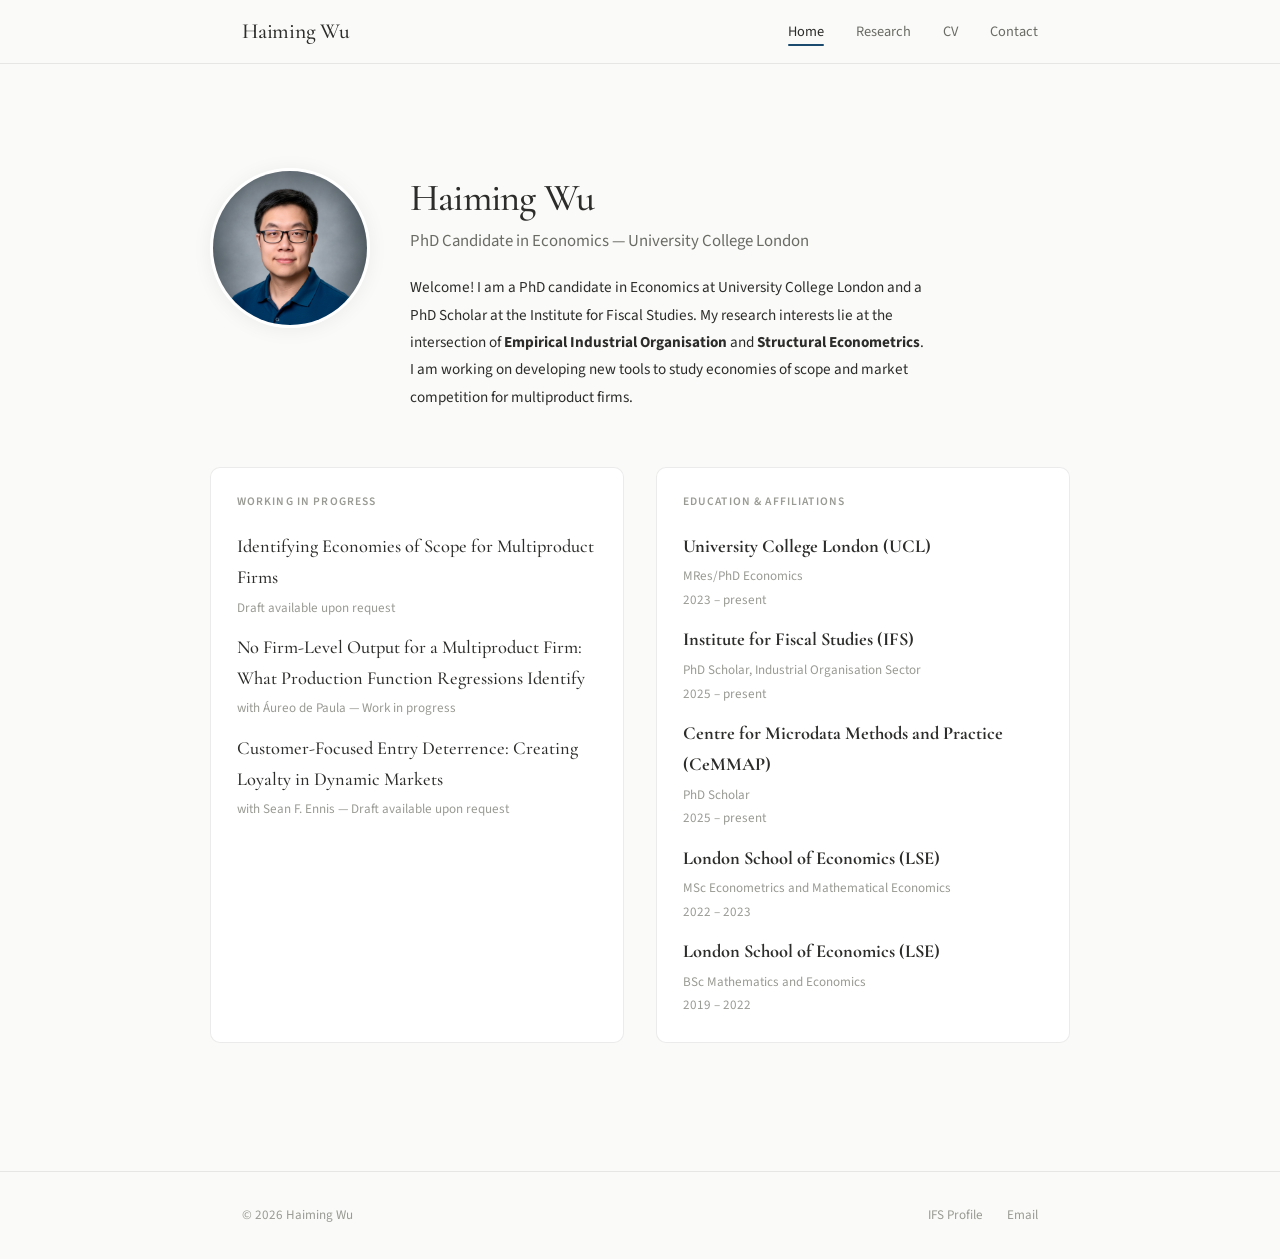
==== index.html @ d4541dce "Update title and author names in index.html" ====
<!DOCTYPE html>
<html lang="en">
<head>
  <meta charset="UTF-8">
  <meta name="viewport" content="width=device-width, initial-scale=1.0">
  <title>Haiming Wu — PhD Candidate in Economics</title>
  <link rel="icon" href="favicon.png" type="image/png">
  <link rel="stylesheet" href="style.css">
</head>
<body>

  <!-- NAVIGATION -->
  <nav class="nav">
    <div class="nav-inner">
      <a href="index.html" class="nav-name">Haiming Wu</a>
      <button class="nav-toggle" onclick="document.querySelector('.nav-links').classList.toggle('open')" aria-label="Menu">
        <span></span><span></span><span></span>
      </button>
      <ul class="nav-links">
        <li><a href="index.html" class="active">Home</a></li>
        <li><a href="research.html">Research</a></li>
        <li><a href="cv.html">CV</a></li>
        <li><a href="contact.html">Contact</a></li>
      </ul>
    </div>
  </nav>

  <main class="container page">

<!-- HERO SECTION -->
    <section class="hero animate-in">
      <img src="photo.jpg" alt="Haiming Wu" class="hero-photo">
      <div class="hero-content">
        <h1 class="hero-name">Haiming Wu</h1>
        <p class="hero-title">PhD Candidate in Economics — University College London</p>
        <p class="hero-bio">
          Welcome! I am a PhD candidate in Economics at University College London and a PhD Scholar at the Institute for Fiscal Studies. 
          My research interests lie at the intersection of <strong>Empirical Industrial Organisation</strong> and <strong>Structural Econometrics</strong>. 
          I am working on developing new tools to study economies of scope and market competition for multiproduct firms.
        </p>
      </div>
    </section>

    <!-- QUICK SECTIONS -->
    <section class="home-grid">

<!-- Working in Progress -->
    <div class="home-card animate-in">
      <p class="section-label">Working in Progress</p>
      <div style="margin-bottom: 0.8rem;">
        <p class="card-title">Identifying Economies of Scope for Multiproduct Firms</p>
        <p class="card-meta">Draft available upon request</p>
      </div>
      <div style="margin-bottom: 0.8rem;">
        <p class="card-title">No Firm-Level Output for a Multiproduct Firm: What Production Function Regressions Identify</p>
        <p class="card-meta">with Áureo de Paula — Work in progress</p>
      </div>
      <div>
        <p class="card-title">Customer-Focused Entry Deterrence: Creating Loyalty in Dynamic Markets</p>
        <p class="card-meta">with Sean F. Ennis — Draft available upon request</p>
      </div>
    </div>

<!-- Education & Affiliations -->
      <div class="home-card animate-in">
        <p class="section-label">Education &amp; Affiliations</p>
        <div style="margin-bottom: 0.8rem;">
          <p class="card-title"><strong>University College London (UCL)</strong></p>
          <p class="card-meta">MRes/PhD Economics</p>
          <p class="card-meta" style="color: var(--color-text-tertiary);">2023 – present</p>
        </div>
        <div style="margin-bottom: 0.8rem;">
          <p class="card-title"><strong>Institute for Fiscal Studies (IFS)</strong></p>
          <p class="card-meta">PhD Scholar, Industrial Organisation Sector</p>
          <p class="card-meta" style="color: var(--color-text-tertiary);">2025 – present</p>
        </div>
        <div style="margin-bottom: 0.8rem;">
          <p class="card-title"><strong>Centre for Microdata Methods and Practice (CeMMAP)</strong></p>
          <p class="card-meta">PhD Scholar</p>
          <p class="card-meta" style="color: var(--color-text-tertiary);">2025 – present</p>
        </div>
        <div style="margin-bottom: 0.8rem;">
          <p class="card-title"><strong>London School of Economics (LSE)</strong></p>
          <p class="card-meta">MSc Econometrics and Mathematical Economics</p>
          <p class="card-meta" style="color: var(--color-text-tertiary);">2022 – 2023</p>
        </div>
        <div>
          <p class="card-title"><strong>London School of Economics (LSE)</strong></p>
          <p class="card-meta">BSc Mathematics and Economics</p>
          <p class="card-meta" style="color: var(--color-text-tertiary);">2019 – 2022</p>
        </div>
      </div>

    </section>

  </main>

<!-- FOOTER -->
  <footer class="footer">
    <div class="footer-inner">
      <span>&copy; 2026 Haiming Wu</span>
      <div class="footer-links">
        <a href="https://ifs.org.uk/people/haiming-wu" target="_blank">IFS Profile</a>
        <a href="mailto:haiming.wu.23@ucl.ac.uk">Email</a>
      </div>
    </div>
  </footer>

</body>
</html>
---- style.css ----
/* ===== FONTS ===== */
@import url('https://fonts.googleapis.com/css2?family=Cormorant+Garamond:ital,wght@0,400;0,500;0,600;1,400;1,500&family=Source+Sans+3:wght@300;400;500;600&display=swap');

/* ===== VARIABLES ===== */
:root {
  --font-display: 'Cormorant Garamond', Georgia, serif;
  --font-body: 'Source Sans 3', 'Segoe UI', sans-serif;
  --color-bg: #FAFAF8;
  --color-surface: #FFFFFF;
  --color-text: #2C2C2A;
  --color-text-secondary: #6B6B66;
  --color-text-tertiary: #9A9A94;
  --color-accent: #1A4A6E;
  --color-accent-light: #E8F0F6;
  --color-border: rgba(0,0,0,0.08);
  --color-border-hover: rgba(0,0,0,0.15);
  --max-width: 860px;
  --nav-height: 64px;
}

/* ===== RESET ===== */
*, *::before, *::after { margin: 0; padding: 0; box-sizing: border-box; }

html {
  font-size: 16px;
  scroll-behavior: smooth;
  -webkit-font-smoothing: antialiased;
}

body {
  font-family: var(--font-body);
  color: var(--color-text);
  background: var(--color-bg);
  line-height: 1.7;
  font-weight: 400;
}

a {
  color: var(--color-accent);
  text-decoration: none;
  transition: color 0.2s ease;
}
a:hover {
  color: #0D3350;
}

img {
  max-width: 100%;
  display: block;
}

/* ===== NAVIGATION ===== */
.nav {
  position: sticky;
  top: 0;
  z-index: 100;
  background: rgba(250, 250, 248, 0.92);
  backdrop-filter: blur(12px);
  -webkit-backdrop-filter: blur(12px);
  border-bottom: 1px solid var(--color-border);
  height: var(--nav-height);
}

.nav-inner {
  max-width: var(--max-width);
  margin: 0 auto;
  padding: 0 2rem;
  height: 100%;
  display: flex;
  align-items: center;
  justify-content: space-between;
}

.nav-name {
  font-family: var(--font-display);
  font-size: 1.35rem;
  font-weight: 500;
  color: var(--color-text);
  letter-spacing: -0.01em;
}

.nav-links {
  display: flex;
  gap: 2rem;
  list-style: none;
}

.nav-links a {
  font-size: 0.9rem;
  font-weight: 400;
  color: var(--color-text-secondary);
  position: relative;
  padding-bottom: 2px;
  transition: color 0.2s ease;
}

.nav-links a:hover,
.nav-links a.active {
  color: var(--color-text);
}

.nav-links a.active::after {
  content: '';
  position: absolute;
  bottom: -2px;
  left: 0;
  right: 0;
  height: 1.5px;
  background: var(--color-accent);
  border-radius: 1px;
}

/* Mobile menu toggle */
.nav-toggle {
  display: none;
  background: none;
  border: none;
  cursor: pointer;
  padding: 8px;
}
.nav-toggle span {
  display: block;
  width: 22px;
  height: 2px;
  background: var(--color-text);
  margin: 5px 0;
  border-radius: 1px;
  transition: 0.3s;
}

/* ===== LAYOUT ===== */
.container {
  max-width: var(--max-width);
  margin: 0 auto;
  padding: 0 2rem;
}

.page {
  padding: 3rem 0 5rem;
}

/* ===== HOME / HERO ===== */
.hero {
  display: flex;
  gap: 2.5rem;
  align-items: flex-start;
  padding: 3.5rem 0 3rem;
}

.hero-photo {
  width: 160px;
  height: 160px;
  border-radius: 50%;
  object-fit: cover;
  flex-shrink: 0;
  background: var(--color-border);
  border: 3px solid var(--color-surface);
  box-shadow: 0 2px 20px rgba(0,0,0,0.06);
}

/* Placeholder when no photo yet */
.hero-photo-placeholder {
  width: 160px;
  height: 160px;
  border-radius: 50%;
  flex-shrink: 0;
  background: linear-gradient(135deg, var(--color-accent-light), #D4E4EF);
  display: flex;
  align-items: center;
  justify-content: center;
  font-family: var(--font-display);
  font-size: 3.2rem;
  font-weight: 500;
  color: var(--color-accent);
  border: 3px solid var(--color-surface);
  box-shadow: 0 2px 20px rgba(0,0,0,0.06);
}

.hero-content {
  flex: 1;
  padding-top: 0.5rem;
}

.hero-name {
  font-family: var(--font-display);
  font-size: 2.4rem;
  font-weight: 500;
  color: var(--color-text);
  line-height: 1.15;
  letter-spacing: -0.02em;
  margin-bottom: 0.4rem;
}

.hero-title {
  font-size: 1.05rem;
  font-weight: 400;
  color: var(--color-text-secondary);
  margin-bottom: 1.2rem;
}

.hero-bio {
  font-size: 0.95rem;
  color: var(--color-text);
  line-height: 1.8;
  max-width: 520px;
}

/* ===== SECTION HEADINGS ===== */
.section-label {
  font-size: 0.72rem;
  font-weight: 600;
  letter-spacing: 0.1em;
  text-transform: uppercase;
  color: var(--color-text-tertiary);
  margin-bottom: 1.2rem;
}

.section-heading {
  font-family: var(--font-display);
  font-size: 1.6rem;
  font-weight: 500;
  color: var(--color-text);
  margin-bottom: 1.5rem;
  letter-spacing: -0.01em;
}

/* ===== HOME GRID (Research + News) ===== */
.home-grid {
  display: grid;
  grid-template-columns: 1fr 1fr;
  gap: 2rem;
  margin-top: 0.5rem;
}

.home-card {
  background: var(--color-surface);
  border: 1px solid var(--color-border);
  border-radius: 10px;
  padding: 1.5rem 1.6rem;
  transition: border-color 0.2s ease;
}
.home-card:hover {
  border-color: var(--color-border-hover);
}

.card-title {
  font-family: var(--font-display);
  font-size: 1.15rem;
  font-weight: 500;
  color: var(--color-text);
  margin-bottom: 0.2rem;
}

.card-meta {
  font-size: 0.82rem;
  color: var(--color-text-tertiary);
  margin-bottom: 0.1rem;
}

.card-meta a {
  color: var(--color-accent);
}

/* ===== RESEARCH PAGE ===== */
.paper-group {
  margin-bottom: 2.5rem;
}

.paper-item {
  padding: 1.2rem 0;
  border-bottom: 1px solid var(--color-border);
}
.paper-item:first-child {
  border-top: 1px solid var(--color-border);
}

.paper-title {
  font-size: 1rem;
  font-weight: 500;
  color: var(--color-text);
  margin-bottom: 0.25rem;
  line-height: 1.4;
}

.paper-authors {
  font-size: 0.88rem;
  color: var(--color-text-secondary);
  margin-bottom: 0.25rem;
}

.paper-venue {
  font-size: 0.85rem;
  color: var(--color-text-tertiary);
  font-style: italic;
}

.paper-links {
  margin-top: 0.5rem;
  display: flex;
  gap: 1rem;
}

.paper-link {
  font-size: 0.8rem;
  font-weight: 500;
  color: var(--color-accent);
  padding: 0.2rem 0.7rem;
  border: 1px solid var(--color-accent);
  border-radius: 5px;
  transition: background 0.2s, color 0.2s;
}
.paper-link:hover {
  background: var(--color-accent);
  color: #fff;
}

.paper-badge {
  display: inline-block;
  font-size: 0.72rem;
  font-weight: 600;
  padding: 0.15rem 0.6rem;
  border-radius: 5px;
  background: var(--color-accent-light);
  color: var(--color-accent);
  margin-left: 0.5rem;
  vertical-align: middle;
}

/* ===== CV PAGE ===== */
.cv-intro {
  font-size: 0.95rem;
  color: var(--color-text-secondary);
  margin-bottom: 2rem;
  line-height: 1.7;
}

.cv-download-btn {
  display: inline-flex;
  align-items: center;
  gap: 0.5rem;
  font-size: 0.95rem;
  font-weight: 500;
  color: #fff;
  background: var(--color-accent);
  padding: 0.75rem 1.8rem;
  border-radius: 8px;
  transition: background 0.2s ease, transform 0.1s ease;
}
.cv-download-btn:hover {
  background: #0D3350;
  color: #fff;
  transform: translateY(-1px);
}
.cv-download-btn svg {
  width: 18px;
  height: 18px;
}

.cv-section {
  margin-top: 3rem;
}

.cv-entry {
  display: grid;
  grid-template-columns: 140px 1fr;
  gap: 1.5rem;
  padding: 1rem 0;
  border-bottom: 1px solid var(--color-border);
}
.cv-entry:first-child {
  border-top: 1px solid var(--color-border);
}

.cv-year {
  font-size: 0.88rem;
  color: var(--color-text-tertiary);
  padding-top: 0.1rem;
}

.cv-detail-title {
  font-size: 0.95rem;
  font-weight: 500;
  color: var(--color-text);
  margin-bottom: 0.15rem;
}

.cv-detail-sub {
  font-size: 0.88rem;
  color: var(--color-text-secondary);
}

/* ===== CONTACT PAGE ===== */
.contact-grid {
  display: grid;
  grid-template-columns: 1fr 1fr;
  gap: 2rem;
  margin-top: 1rem;
}

.contact-card {
  background: var(--color-surface);
  border: 1px solid var(--color-border);
  border-radius: 10px;
  padding: 1.5rem 1.6rem;
}

.contact-label {
  font-size: 0.78rem;
  font-weight: 600;
  text-transform: uppercase;
  letter-spacing: 0.08em;
  color: var(--color-text-tertiary);
  margin-bottom: 0.6rem;
}

.contact-value {
  font-size: 1rem;
  color: var(--color-text);
  line-height: 1.6;
}

.contact-value a {
  color: var(--color-accent);
}

/* ===== FOOTER ===== */
.footer {
  border-top: 1px solid var(--color-border);
  padding: 2rem 0;
  margin-top: 3rem;
}

.footer-inner {
  max-width: var(--max-width);
  margin: 0 auto;
  padding: 0 2rem;
  display: flex;
  justify-content: space-between;
  align-items: center;
  font-size: 0.82rem;
  color: var(--color-text-tertiary);
}

.footer-links {
  display: flex;
  gap: 1.5rem;
}

.footer-links a {
  color: var(--color-text-tertiary);
}
.footer-links a:hover {
  color: var(--color-text);
}

/* ===== ANIMATIONS ===== */
@keyframes fadeUp {
  from { opacity: 0; transform: translateY(16px); }
  to { opacity: 1; transform: translateY(0); }
}

.animate-in {
  animation: fadeUp 0.5s ease forwards;
  opacity: 0;
}
.animate-in:nth-child(1) { animation-delay: 0.05s; }
.animate-in:nth-child(2) { animation-delay: 0.12s; }
.animate-in:nth-child(3) { animation-delay: 0.19s; }
.animate-in:nth-child(4) { animation-delay: 0.26s; }

/* ===== RESPONSIVE ===== */
@media (max-width: 700px) {
  .nav-links { display: none; }
  .nav-links.open {
    display: flex;
    flex-direction: column;
    position: absolute;
    top: var(--nav-height);
    left: 0;
    right: 0;
    background: var(--color-bg);
    border-bottom: 1px solid var(--color-border);
    padding: 1rem 2rem 1.5rem;
    gap: 1rem;
  }
  .nav-toggle { display: block; }

  .hero {
    flex-direction: column;
    align-items: center;
    text-align: center;
  }
  .hero-bio { max-width: 100%; }

  .home-grid,
  .contact-grid {
    grid-template-columns: 1fr;
  }

  .cv-entry {
    grid-template-columns: 1fr;
    gap: 0.3rem;
  }
}
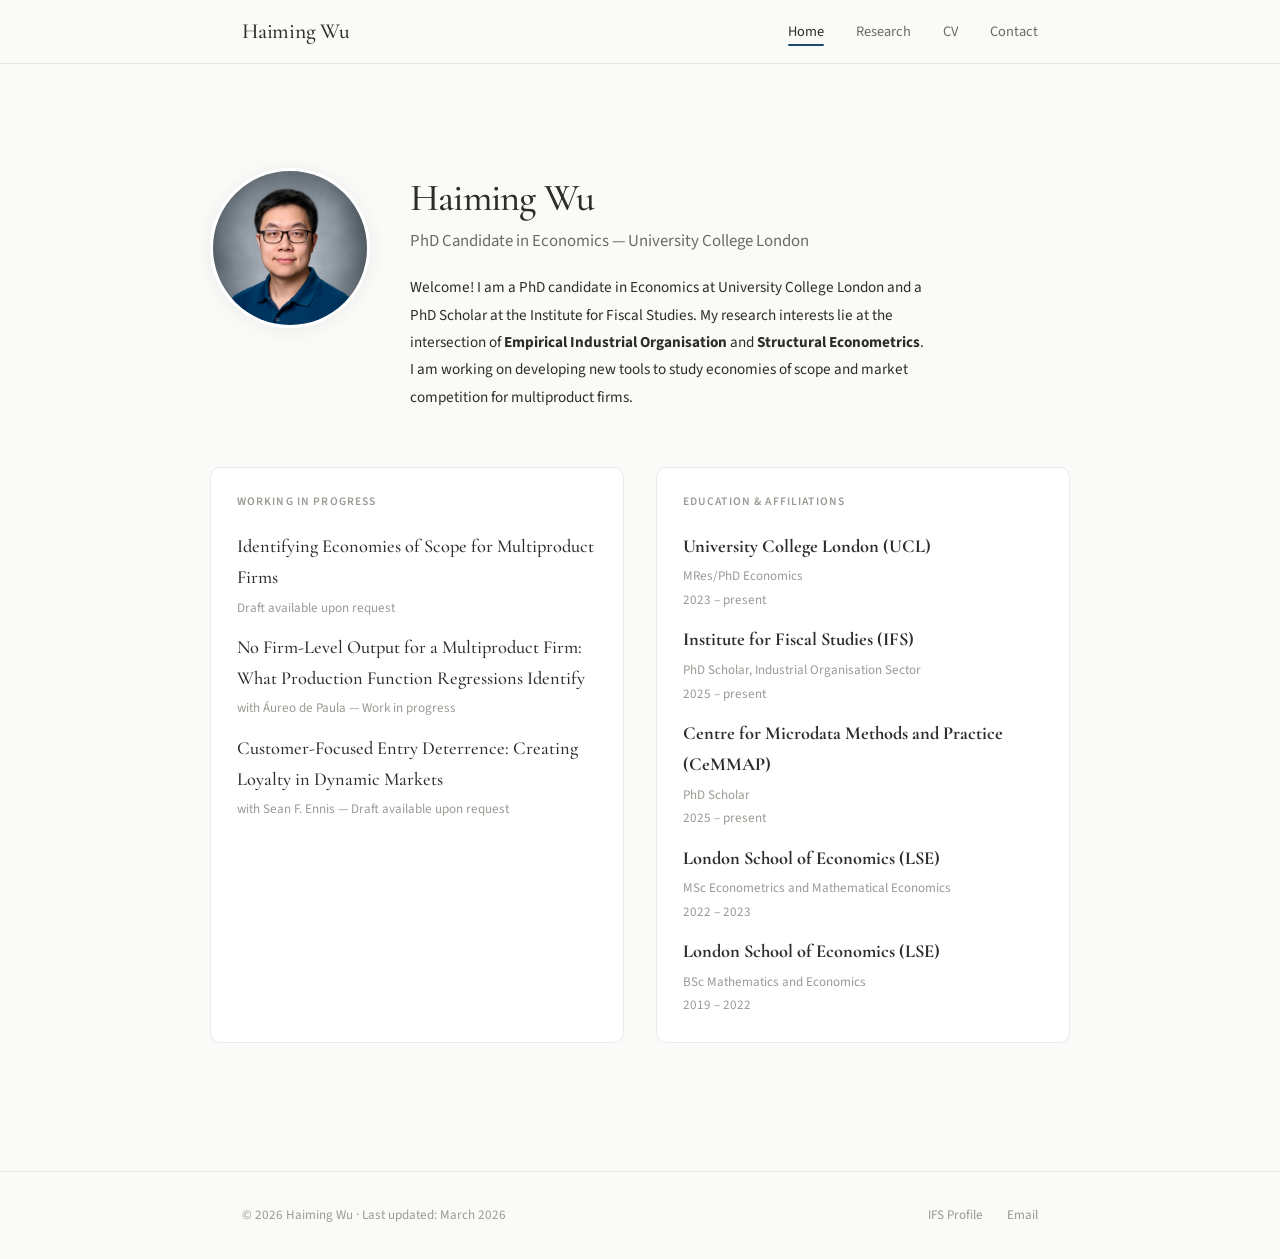
==== commit c14879df: "Update footer with last updated date" ====
--- a/index.html
+++ b/index.html
@@ -98,7 +98,7 @@
 <!-- FOOTER -->
   <footer class="footer">
     <div class="footer-inner">
-      <span>&copy; 2026 Haiming Wu</span>
+      <span>&copy; 2026 Haiming Wu · Last updated: March 2026</span>
       <div class="footer-links">
         <a href="https://ifs.org.uk/people/haiming-wu" target="_blank">IFS Profile</a>
         <a href="mailto:haiming.wu.23@ucl.ac.uk">Email</a>
--- a/style.css
+++ b/style.css
@@ -470,6 +470,15 @@
 
 /* ===== RESPONSIVE ===== */
 @media (max-width: 700px) {
+  .container {
+    padding: 0 1.2rem;
+  }
+  .nav-inner {
+    padding: 0 1.2rem;
+  }
+  .footer-inner {
+    padding: 0 1.2rem;
+  }
   .nav-links { display: none; }
   .nav-links.open {
     display: flex;
@@ -480,7 +489,7 @@
     right: 0;
     background: var(--color-bg);
     border-bottom: 1px solid var(--color-border);
-    padding: 1rem 2rem 1.5rem;
+    padding: 1rem 1.2rem 1.5rem;
     gap: 1rem;
   }
   .nav-toggle { display: block; }
@@ -501,4 +510,8 @@
     grid-template-columns: 1fr;
     gap: 0.3rem;
   }
-}
+
+  .paper-title {
+    word-wrap: break-word;
+  }
+}
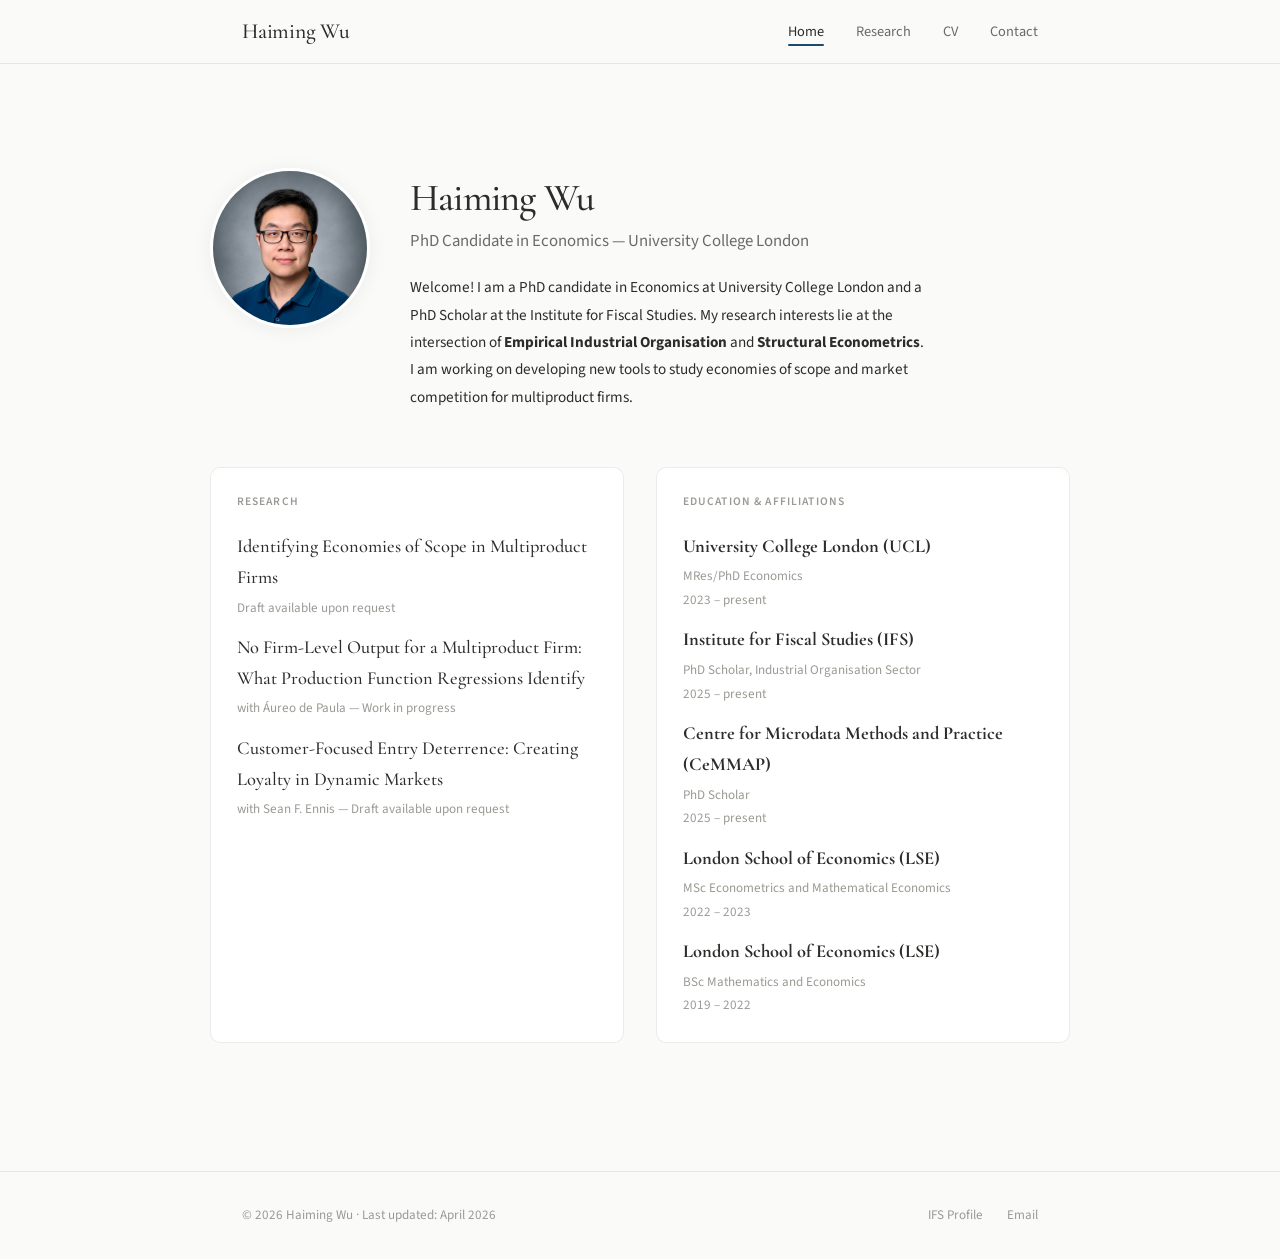
==== commit 96514c87: "Update section labels and footer last updated date" ====
--- a/index.html
+++ b/index.html
@@ -4,6 +4,14 @@
   <meta charset="UTF-8">
   <meta name="viewport" content="width=device-width, initial-scale=1.0">
   <title>Haiming Wu — PhD Candidate in Economics</title>
+  <!-- Google Analytics -->
+  <script async src="https://www.googletagmanager.com/gtag/js?id=G-ZTXLK1MJ99"></script>
+  <script>
+    window.dataLayer = window.dataLayer || [];
+    function gtag(){dataLayer.push(arguments);}
+    gtag('js', new Date());
+    gtag('config', 'G-ZTXLK1MJ99');
+  </script>
   <link rel="icon" href="favicon.png" type="image/png">
   <link rel="stylesheet" href="style.css">
 </head>
@@ -44,11 +52,11 @@
     <!-- QUICK SECTIONS -->
     <section class="home-grid">
 
-<!-- Working in Progress -->
+<!-- Research -->
     <div class="home-card animate-in">
-      <p class="section-label">Working in Progress</p>
+      <p class="section-label">Research</p>
       <div style="margin-bottom: 0.8rem;">
-        <p class="card-title">Identifying Economies of Scope for Multiproduct Firms</p>
+        <p class="card-title">Identifying Economies of Scope in Multiproduct Firms</p>
         <p class="card-meta">Draft available upon request</p>
       </div>
       <div style="margin-bottom: 0.8rem;">
@@ -98,7 +106,7 @@
 <!-- FOOTER -->
   <footer class="footer">
     <div class="footer-inner">
-      <span>&copy; 2026 Haiming Wu · Last updated: March 2026</span>
+      <span>&copy; 2026 Haiming Wu · Last updated: April 2026</span>
       <div class="footer-links">
         <a href="https://ifs.org.uk/people/haiming-wu" target="_blank">IFS Profile</a>
         <a href="mailto:haiming.wu.23@ucl.ac.uk">Email</a>
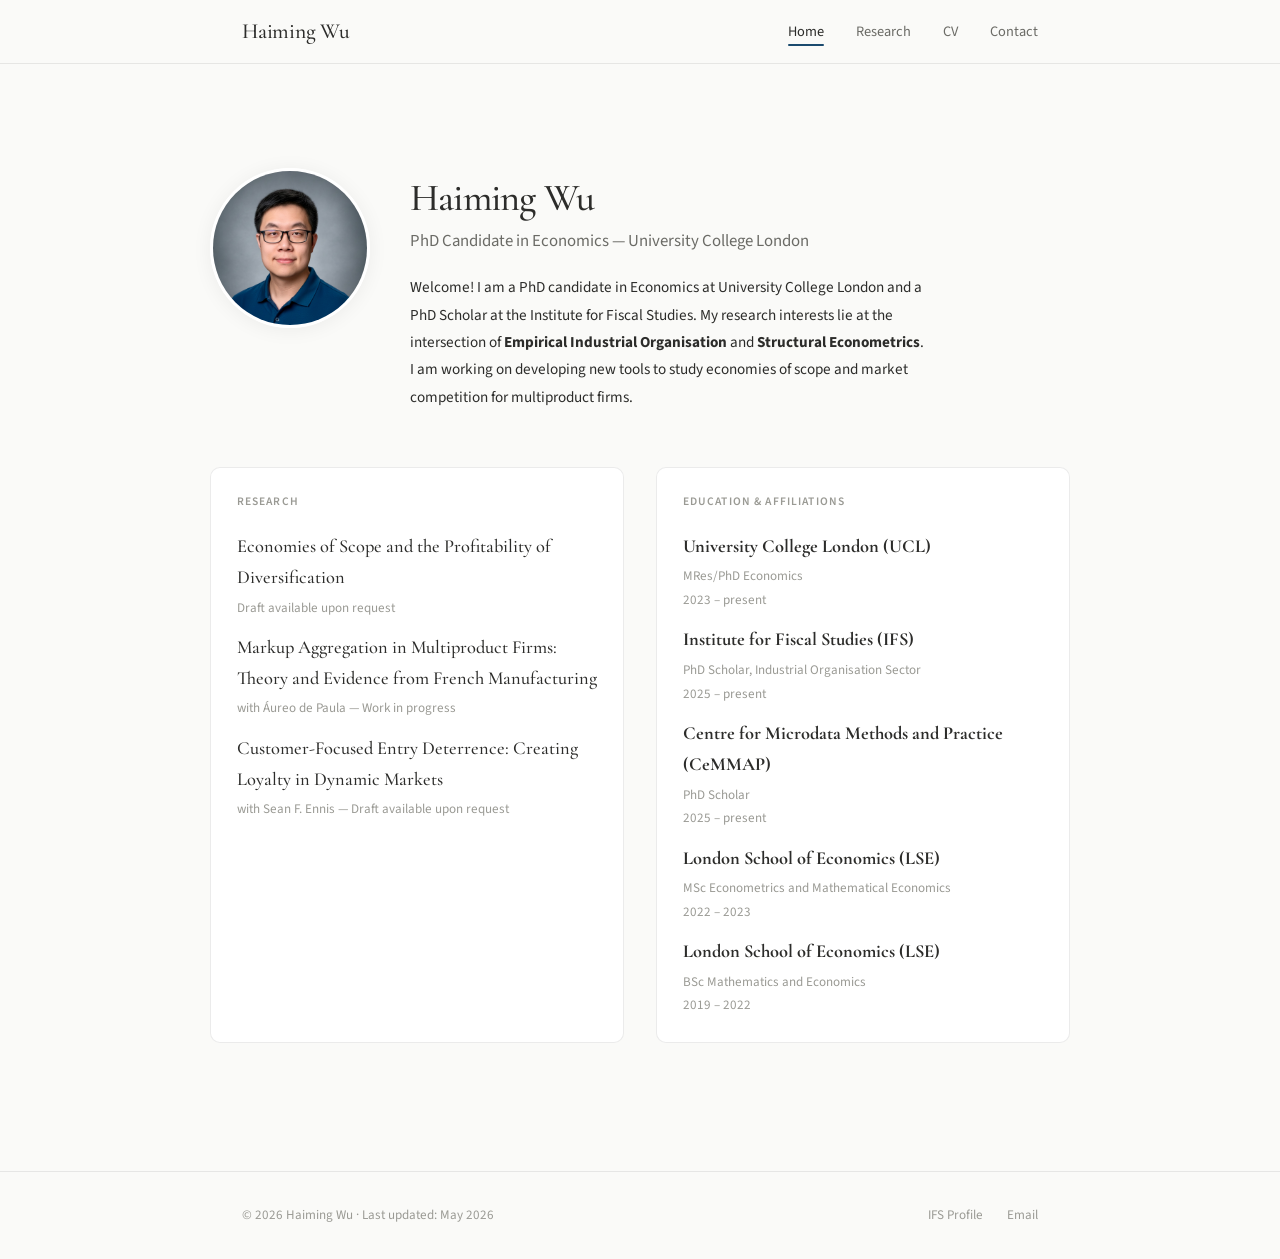
==== commit 1442ffd5: "Update research titles and footer last updated date" ====
--- a/index.html
+++ b/index.html
@@ -4,6 +4,7 @@
   <meta charset="UTF-8">
   <meta name="viewport" content="width=device-width, initial-scale=1.0">
   <title>Haiming Wu — PhD Candidate in Economics</title>
+  <meta name="description" content="Haiming Wu — PhD candidate in Economics at UCL. Research in Industrial Organisation and Structural Econometrics. Affiliated with IFS and CeMMAP.">
   <!-- Google Analytics -->
   <script async src="https://www.googletagmanager.com/gtag/js?id=G-ZTXLK1MJ99"></script>
   <script>
@@ -56,11 +57,11 @@
     <div class="home-card animate-in">
       <p class="section-label">Research</p>
       <div style="margin-bottom: 0.8rem;">
-        <p class="card-title">Identifying Economies of Scope in Multiproduct Firms</p>
+        <p class="card-title">Economies of Scope and the Profitability of Diversification</p>
         <p class="card-meta">Draft available upon request</p>
       </div>
       <div style="margin-bottom: 0.8rem;">
-        <p class="card-title">No Firm-Level Output for a Multiproduct Firm: What Production Function Regressions Identify</p>
+        <p class="card-title">Markup Aggregation in Multiproduct Firms: Theory and Evidence from French Manufacturing</p>
         <p class="card-meta">with Áureo de Paula — Work in progress</p>
       </div>
       <div>
@@ -106,7 +107,7 @@
 <!-- FOOTER -->
   <footer class="footer">
     <div class="footer-inner">
-      <span>&copy; 2026 Haiming Wu · Last updated: April 2026</span>
+      <span>&copy; 2026 Haiming Wu · Last updated: May 2026</span>
       <div class="footer-links">
         <a href="https://ifs.org.uk/people/haiming-wu" target="_blank">IFS Profile</a>
         <a href="mailto:haiming.wu.23@ucl.ac.uk">Email</a>
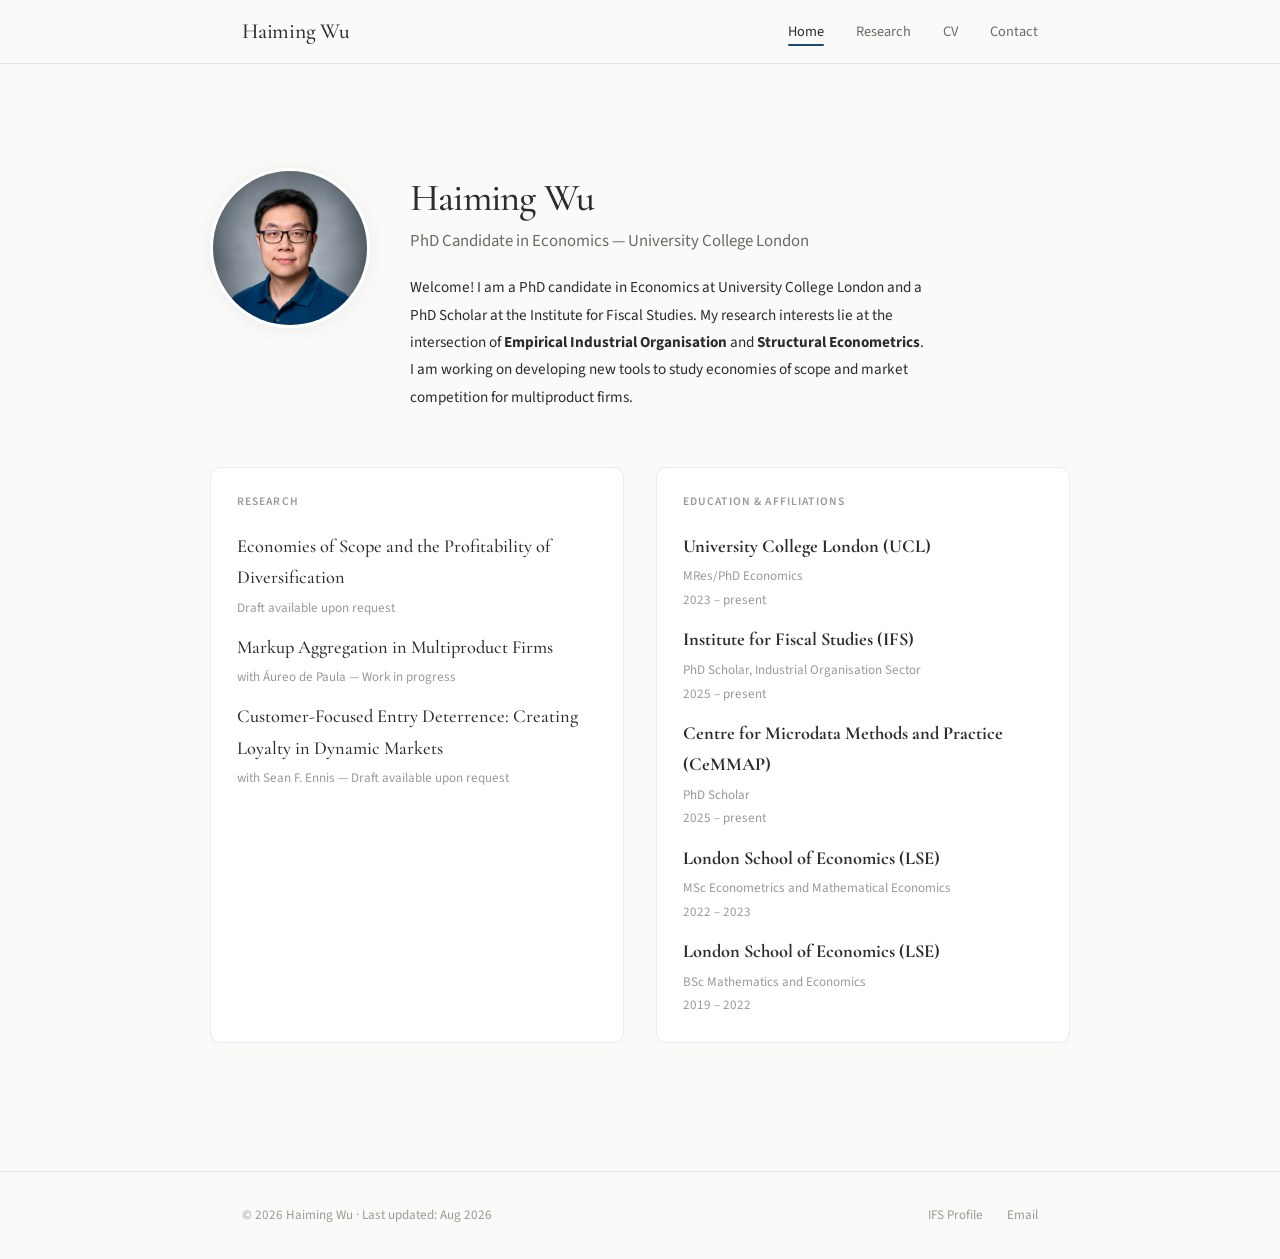
==== commit 697bc653: "Update index.html" ====
--- a/index.html
+++ b/index.html
@@ -61,7 +61,7 @@
         <p class="card-meta">Draft available upon request</p>
       </div>
       <div style="margin-bottom: 0.8rem;">
-        <p class="card-title">Markup Aggregation in Multiproduct Firms: Theory and Evidence from French Manufacturing</p>
+        <p class="card-title">Markup Aggregation in Multiproduct Firms</p>
         <p class="card-meta">with Áureo de Paula — Work in progress</p>
       </div>
       <div>
@@ -107,7 +107,7 @@
 <!-- FOOTER -->
   <footer class="footer">
     <div class="footer-inner">
-      <span>&copy; 2026 Haiming Wu · Last updated: May 2026</span>
+      <span>&copy; 2026 Haiming Wu · Last updated: Aug 2026</span>
       <div class="footer-links">
         <a href="https://ifs.org.uk/people/haiming-wu" target="_blank">IFS Profile</a>
         <a href="mailto:haiming.wu.23@ucl.ac.uk">Email</a>
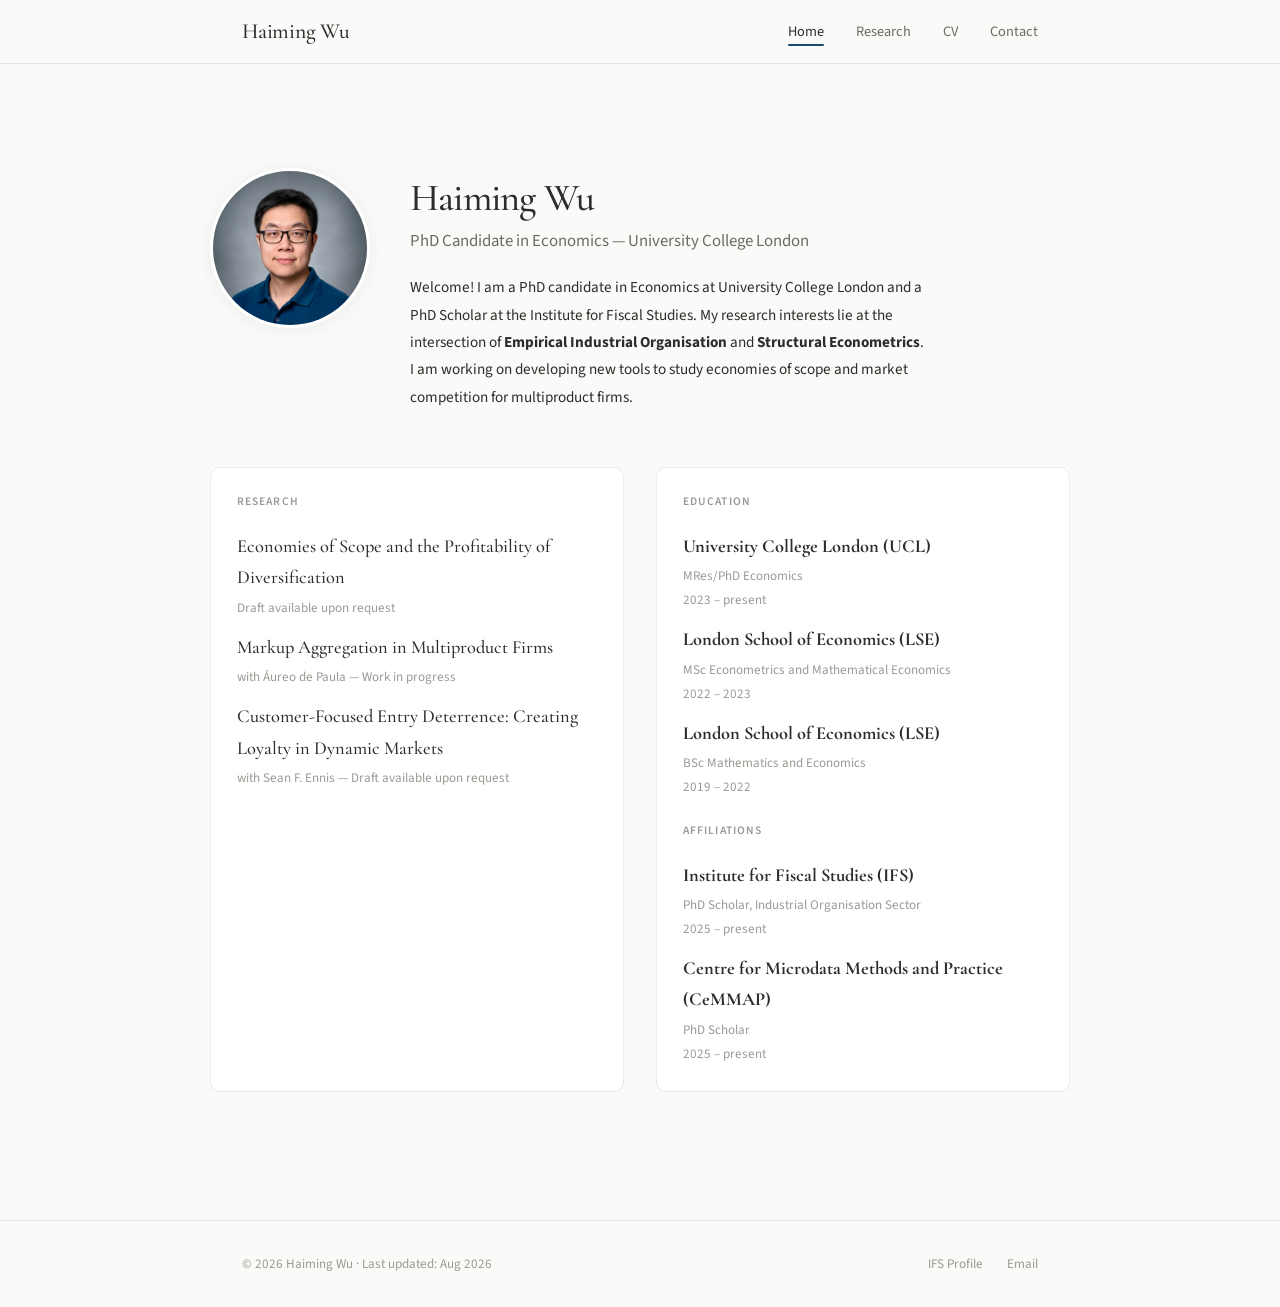
==== commit 61e3b8de: "Update index.html" ====
--- a/index.html
+++ b/index.html
@@ -72,31 +72,33 @@
 
 <!-- Education & Affiliations -->
       <div class="home-card animate-in">
-        <p class="section-label">Education &amp; Affiliations</p>
+        <p class="section-label">Education</p>
         <div style="margin-bottom: 0.8rem;">
           <p class="card-title"><strong>University College London (UCL)</strong></p>
           <p class="card-meta">MRes/PhD Economics</p>
           <p class="card-meta" style="color: var(--color-text-tertiary);">2023 – present</p>
         </div>
         <div style="margin-bottom: 0.8rem;">
+          <p class="card-title"><strong>London School of Economics (LSE)</strong></p>
+          <p class="card-meta">MSc Econometrics and Mathematical Economics</p>
+          <p class="card-meta" style="color: var(--color-text-tertiary);">2022 – 2023</p>
+        </div>
+        <div style="margin-bottom: 1.4rem;">
+          <p class="card-title"><strong>London School of Economics (LSE)</strong></p>
+          <p class="card-meta">BSc Mathematics and Economics</p>
+          <p class="card-meta" style="color: var(--color-text-tertiary);">2019 – 2022</p>
+        </div>
+
+        <p class="section-label">Affiliations</p>
+        <div style="margin-bottom: 0.8rem;">
           <p class="card-title"><strong>Institute for Fiscal Studies (IFS)</strong></p>
           <p class="card-meta">PhD Scholar, Industrial Organisation Sector</p>
           <p class="card-meta" style="color: var(--color-text-tertiary);">2025 – present</p>
         </div>
-        <div style="margin-bottom: 0.8rem;">
+        <div>
           <p class="card-title"><strong>Centre for Microdata Methods and Practice (CeMMAP)</strong></p>
           <p class="card-meta">PhD Scholar</p>
           <p class="card-meta" style="color: var(--color-text-tertiary);">2025 – present</p>
-        </div>
-        <div style="margin-bottom: 0.8rem;">
-          <p class="card-title"><strong>London School of Economics (LSE)</strong></p>
-          <p class="card-meta">MSc Econometrics and Mathematical Economics</p>
-          <p class="card-meta" style="color: var(--color-text-tertiary);">2022 – 2023</p>
-        </div>
-        <div>
-          <p class="card-title"><strong>London School of Economics (LSE)</strong></p>
-          <p class="card-meta">BSc Mathematics and Economics</p>
-          <p class="card-meta" style="color: var(--color-text-tertiary);">2019 – 2022</p>
         </div>
       </div>
 
